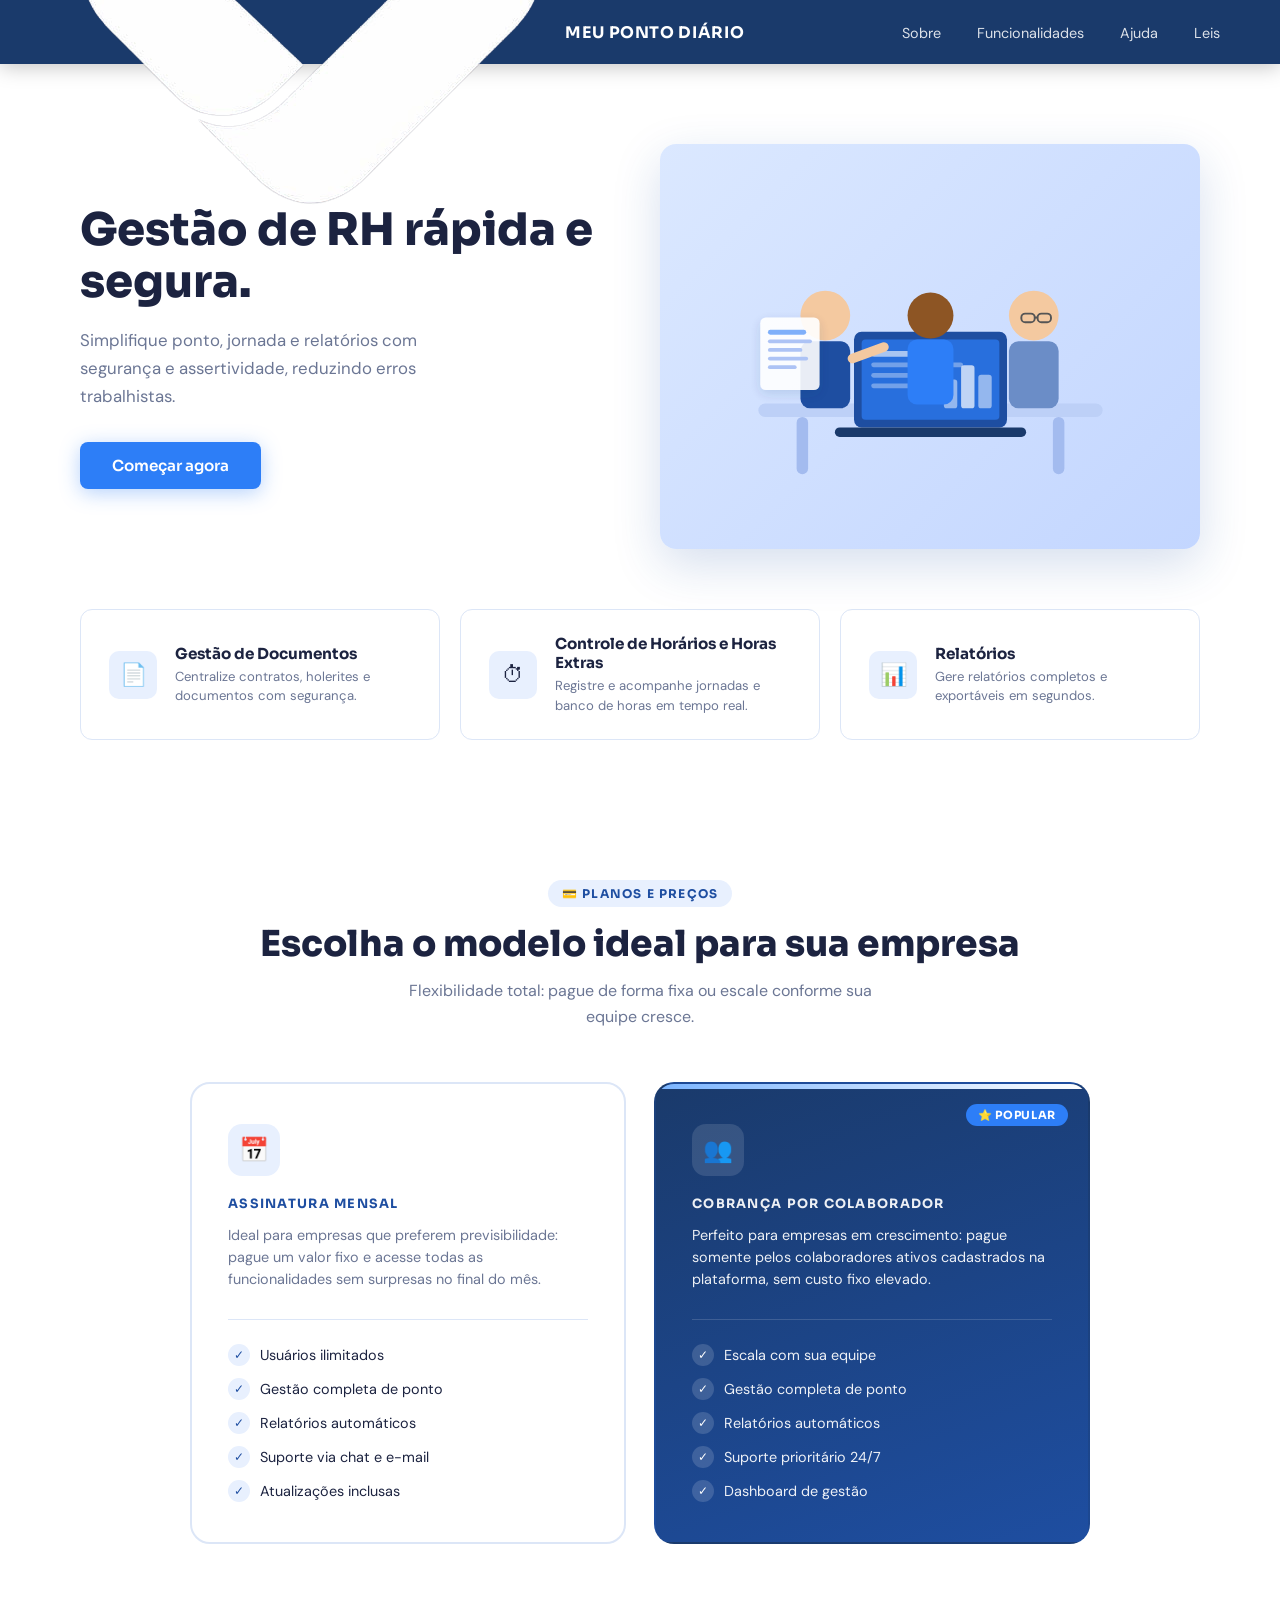
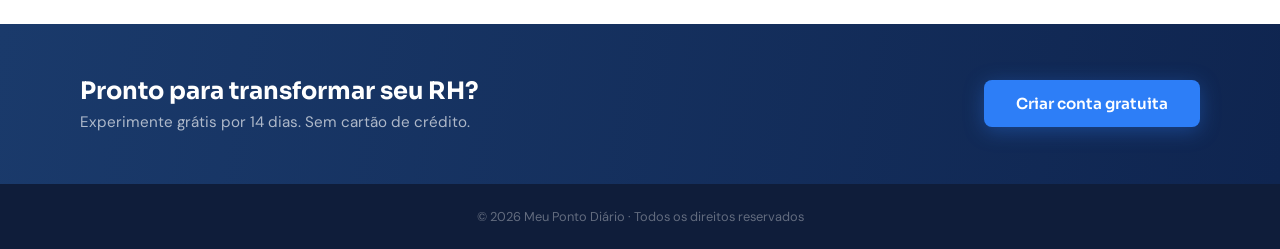
==== index.html @ 79176508 "mudança landing page" ====
<!DOCTYPE html>
<html lang="pt-BR">
<head>
  <meta charset="UTF-8" />
  <meta name="viewport" content="width=device-width, initial-scale=1.0"/>
  <title>Meu Ponto Diário – Gestão de RH</title>
  <link href="https://fonts.googleapis.com/css2?family=Sora:wght@300;400;600;700;800&family=DM+Sans:ital,wght@0,300;0,400;0,500;1,300&display=swap" rel="stylesheet"/>
  <link rel="stylesheet" href="css/style-landing.css">

</head>
<body>
 
<!-- ─── NAV ─────────────────────────────────── -->
<nav>
  <div class="logo">
   <img class="logo-branca me-2" src="img/logo-branca.png">

    Meu Ponto Diário
  </div>
  <ul>
    <li><a href="#">Sobre</a></li>
    <li><a href="#">Funcionalidades</a></li>
    <li><a href="#">Ajuda</a></li>
    <li><a href="#">Leis</a></li>
  </ul>
</nav>
 
<!-- ─── HERO ─────────────────────────────────── -->
<section class="hero">
  <div class="hero-text">
    <h1>Gestão de RH rápida e segura.</h1>
    <p>Simplifique ponto, jornada e relatórios com segurança e assertividade, reduzindo erros trabalhistas.</p>
    <a href="#" class="btn-primary">Começar agora</a>
  </div>
 
  <div class="hero-image">
    <svg viewBox="0 0 480 360" fill="none" xmlns="http://www.w3.org/2000/svg">
      <rect x="60" y="240" width="360" height="14" rx="7" fill="#bdd0f7"/>
      <rect x="100" y="254" width="12" height="60" rx="6" fill="#a3bbef"/>
      <rect x="368" y="254" width="12" height="60" rx="6" fill="#a3bbef"/>
      <rect x="160" y="165" width="160" height="100" rx="8" fill="#1e4ea1"/>
      <rect x="168" y="173" width="144" height="84" rx="4" fill="#2d7ef7" opacity=".7"/>
      <rect x="178" y="185" width="60" height="6" rx="3" fill="white" opacity=".6"/>
      <rect x="178" y="197" width="96" height="5" rx="2.5" fill="white" opacity=".35"/>
      <rect x="178" y="208" width="76" height="5" rx="2.5" fill="white" opacity=".35"/>
      <rect x="178" y="219" width="50" height="5" rx="2.5" fill="white" opacity=".35"/>
      <rect x="254" y="215" width="14" height="30" rx="3" fill="white" opacity=".5"/>
      <rect x="272" y="200" width="14" height="45" rx="3" fill="white" opacity=".7"/>
      <rect x="290" y="210" width="14" height="35" rx="3" fill="white" opacity=".5"/>
      <rect x="140" y="265" width="200" height="10" rx="5" fill="#1a3a6b"/>
      <circle cx="130" cy="148" r="26" fill="#f4c9a0"/>
      <rect x="104" y="175" width="52" height="70" rx="10" fill="#1e4ea1"/>
      <rect x="152" y="190" width="45" height="10" rx="5" fill="#f4c9a0" transform="rotate(-20 152 190)"/>
      <circle cx="240" cy="148" r="24" fill="#8d5524"/>
      <rect x="216" y="173" width="48" height="68" rx="10" fill="#2d7ef7"/>
      <circle cx="348" cy="148" r="26" fill="#f4c9a0"/>
      <rect x="322" y="175" width="52" height="70" rx="10" fill="#6b8dc7"/>
      <rect x="335" y="146" width="14" height="9" rx="4" fill="none" stroke="#555" stroke-width="2"/>
      <rect x="352" y="146" width="14" height="9" rx="4" fill="none" stroke="#555" stroke-width="2"/>
      <line x1="349" y1="150" x2="352" y2="150" stroke="#555" stroke-width="2"/>
      <rect x="62" y="150" width="62" height="76" rx="6" fill="white" opacity=".9" filter="url(#sh)"/>
      <rect x="70" y="163" width="40" height="5" rx="2.5" fill="#2d7ef7" opacity=".6"/>
      <rect x="70" y="173" width="46" height="4" rx="2" fill="#adc3f5"/>
      <rect x="70" y="182" width="36" height="4" rx="2" fill="#adc3f5"/>
      <rect x="70" y="191" width="42" height="4" rx="2" fill="#adc3f5"/>
      <rect x="70" y="200" width="30" height="4" rx="2" fill="#adc3f5"/>
      <defs>
        <filter id="sh" x="-20%" y="-20%" width="140%" height="140%">
          <feDropShadow dx="0" dy="4" stdDeviation="6" flood-color="#1a3a6b" flood-opacity=".15"/>
        </filter>
      </defs>
    </svg>
  </div>
</section>
 
<!-- ─── FEATURE CARDS ─────────────────────────── -->
<section class="features">
  <div class="feature-card">
    <div class="feature-icon">📄</div>
    <div>
      <h3>Gestão de Documentos</h3>
      <p>Centralize contratos, holerites e documentos com segurança.</p>
    </div>
  </div>
  <div class="feature-card">
    <div class="feature-icon">⏱</div>
    <div>
      <h3>Controle de Horários e Horas Extras</h3>
      <p>Registre e acompanhe jornadas e banco de horas em tempo real.</p>
    </div>
  </div>
  <div class="feature-card">
    <div class="feature-icon">📊</div>
    <div>
      <h3>Relatórios</h3>
      <p>Gere relatórios completos e exportáveis em segundos.</p>
    </div>
  </div>
</section>
 
<!-- ─── PRICING ───────────────────────────────── -->
<section class="pricing-section">
  <div class="section-header">
    <div class="tag">💳 Planos e Preços</div>
    <h2>Escolha o modelo ideal para sua empresa</h2>
    <p>Flexibilidade total: pague de forma fixa ou escale conforme sua equipe cresce.</p>
  </div>
 
  <div class="pricing-grid">
 
    <!-- CARD 1: Assinatura Mensal -->
    <div class="pricing-card card-light">
      <div class="plan-icon">📅</div>
      <div class="plan-name">Assinatura Mensal</div>
      <div class="plan-desc">
        Ideal para empresas que preferem previsibilidade: pague um valor fixo e acesse todas as funcionalidades sem surpresas no final do mês.
      </div>
      <hr class="divider"/>
      <ul class="check-list">
        <li class="check-item"><span class="check-icon">✓</span> Usuários ilimitados</li>
        <li class="check-item"><span class="check-icon">✓</span> Gestão completa de ponto</li>
        <li class="check-item"><span class="check-icon">✓</span> Relatórios automáticos</li>
        <li class="check-item"><span class="check-icon">✓</span> Suporte via chat e e-mail</li>
        <li class="check-item"><span class="check-icon">✓</span> Atualizações inclusas</li>
      </ul>
    </div>
 
    <!-- CARD 2: Cobrança por Colaborador -->
    <div class="pricing-card card-dark featured">
      <div class="badge">⭐ Popular</div>
      <div class="plan-icon">👥</div>
      <div class="plan-name">Cobrança por Colaborador</div>
      <div class="plan-desc">
        Perfeito para empresas em crescimento: pague somente pelos colaboradores ativos cadastrados na plataforma, sem custo fixo elevado.
      </div>
      <hr class="divider"/>
      <ul class="check-list">
        <li class="check-item"><span class="check-icon">✓</span> Escala com sua equipe</li>
        <li class="check-item"><span class="check-icon">✓</span> Gestão completa de ponto</li>
        <li class="check-item"><span class="check-icon">✓</span> Relatórios automáticos</li>
        <li class="check-item"><span class="check-icon">✓</span> Suporte prioritário 24/7</li>
        <li class="check-item"><span class="check-icon">✓</span> Dashboard de gestão</li>
      </ul>
    </div>
 
  </div>
</section>
 

<div class="footer-band">
  <div>
    <h3>Pronto para transformar seu RH?</h3>
    <p>Experimente grátis por 14 dias. Sem cartão de crédito.</p>
  </div>
  <a href="#" class="btn-primary" style="white-space:nowrap">Criar conta gratuita</a>
</div>
 
<footer>
  © 2026 Meu Ponto Diário · Todos os direitos reservados
</footer>
 
</body>
</html>
---- css/style-landing.css ----
*, *::before, *::after { box-sizing: border-box; margin: 0; padding: 0; }
 
:root {
  --navy:   #1a3a6b;
  --blue:   #1e4ea1;
  --accent: #2d7ef7;
  --light:  #e8f0fe;
  --white:  #ffffff;
  --gray:   #f4f6fb;
  --text:   #1c2340;
  --muted:  #6b7694;
}
 
html { scroll-behavior: smooth; }
 
body {
  font-family: 'DM Sans', sans-serif;
  color: var(--text);
  background: var(--white);
  overflow-x: hidden;
}
 
/* ─── NAV ─────────────────────────────────────── */
nav {
  background: var(--navy);
  display: flex;
  align-items: center;
  justify-content: space-between;
  padding: 0 60px;
  height: 64px;
  position: sticky;
  top: 0;
  z-index: 100;
  box-shadow: 0 2px 20px rgba(0,0,0,.25);
}
 
.logo {
  display: flex;
  align-items: center;
  gap: 10px;
  color: var(--white);
  font-family: 'Sora', sans-serif;
  font-weight: 700;
  font-size: 1rem;
  letter-spacing: .04em;
  text-transform: uppercase;
}
 
.logo-icon {
  width: 36px; height: 36px;
  background: var(--accent);
  border-radius: 50%;
  display: flex; align-items: center; justify-content: center;
  font-size: 18px;
}
 
nav ul {
  list-style: none;
  display: flex;
  gap: 36px;
}
 
nav ul a {
  color: rgba(255,255,255,.85);
  text-decoration: none;
  font-size: .9rem;
  font-weight: 400;
  transition: color .2s;
}
 
nav ul a:hover { color: var(--white); }
 
/* ─── HERO ─────────────────────────────────────── */
.hero {
  display: grid;
  grid-template-columns: 1fr 1fr;
  align-items: center;
  gap: 40px;
  padding: 80px 80px 60px;
  background: var(--white);
  min-height: 520px;
}
 
.hero-text { animation: fadeUp .7s ease both; }
 
@keyframes fadeUp {
  from { opacity: 0; transform: translateY(28px); }
  to   { opacity: 1; transform: translateY(0); }
}
 
.hero-text h1 {
  font-family: 'Sora', sans-serif;
  font-size: clamp(2rem, 3.5vw, 3rem);
  font-weight: 800;
  line-height: 1.18;
  color: var(--text);
  margin-bottom: 18px;
}
 
.hero-text p {
  font-size: 1.05rem;
  color: var(--muted);
  line-height: 1.65;
  max-width: 420px;
  margin-bottom: 32px;
}
 
.btn-primary {
  display: inline-block;
  background: var(--accent);
  color: var(--white);
  font-family: 'Sora', sans-serif;
  font-weight: 600;
  font-size: .95rem;
  padding: 14px 32px;
  border-radius: 8px;
  text-decoration: none;
  border: none;
  cursor: pointer;
  transition: background .25s, transform .2s, box-shadow .25s;
  box-shadow: 0 4px 20px rgba(45,126,247,.35);
}
 
.btn-primary:hover {
  background: #1a63d4;
  transform: translateY(-2px);
  box-shadow: 0 8px 28px rgba(45,126,247,.45);
}
 
.hero-image {
  animation: fadeUp .7s .15s ease both;
  border-radius: 16px;
  overflow: hidden;
  box-shadow: 0 16px 48px rgba(30,78,161,.18);
  aspect-ratio: 4/3;
  background: linear-gradient(135deg, #dbe8ff 0%, #c3d6ff 100%);
  display: flex; align-items: center; justify-content: center;
}
 
.hero-image svg { width: 85%; height: 85%; }
 
/* ─── FEATURES ─────────────────────────────────── */
.features {
  display: grid;
  grid-template-columns: repeat(3, 1fr);
  gap: 20px;
  padding: 0 80px 60px;
}
 
.feature-card {
  border: 1.5px solid #dce6f7;
  border-radius: 12px;
  padding: 24px 28px;
  display: flex;
  align-items: center;
  gap: 18px;
  background: var(--white);
  transition: box-shadow .25s, transform .25s, border-color .25s;
}
 
.feature-card:hover {
  box-shadow: 0 8px 32px rgba(30,78,161,.12);
  transform: translateY(-4px);
  border-color: var(--accent);
}
 
.feature-icon {
  width: 48px; height: 48px; flex-shrink: 0;
  background: var(--light);
  border-radius: 10px;
  display: flex; align-items: center; justify-content: center;
  font-size: 22px;
}
 
.feature-card h3 {
  font-family: 'Sora', sans-serif;
  font-size: .95rem;
  font-weight: 700;
  color: var(--text);
}
 
.feature-card p {
  font-size: .82rem;
  color: var(--muted);
  margin-top: 4px;
  line-height: 1.5;
}
 
/* ─── PRICING ──────────────────────────────────── */
.pricing-section {
  padding: 80px 80px;
  background: var(--white);
}
 
.section-header {
  text-align: center;
  margin-bottom: 52px;
}
 
.section-header .tag {
  display: inline-block;
  background: var(--light);
  color: var(--blue);
  font-family: 'Sora', sans-serif;
  font-size: .75rem;
  font-weight: 700;
  letter-spacing: .1em;
  text-transform: uppercase;
  padding: 6px 14px;
  border-radius: 20px;
  margin-bottom: 14px;
}
 
.section-header h2 {
  font-family: 'Sora', sans-serif;
  font-size: clamp(1.6rem, 2.8vw, 2.4rem);
  font-weight: 800;
  color: var(--text);
  margin-bottom: 12px;
}
 
.section-header p {
  color: var(--muted);
  font-size: 1rem;
  max-width: 500px;
  margin: 0 auto;
  line-height: 1.6;
}
 
.pricing-grid {
  display: grid;
  grid-template-columns: 1fr 1fr;
  gap: 28px;
  max-width: 900px;
  margin: 0 auto;
}
 
/* ── card base ── */
.pricing-card {
  border: 2px solid #dce6f7;
  border-radius: 20px;
  padding: 40px 36px;
  background: var(--white);
  position: relative;
  overflow: hidden;
  cursor: default;
  transition:
    transform .35s cubic-bezier(.22,.68,0,1.2),
    box-shadow .35s ease,
    border-color .3s ease;
}
 
.pricing-card::before {
  content: '';
  position: absolute;
  top: 0; left: 0; right: 0;
  height: 5px;
  background: linear-gradient(90deg, var(--blue), var(--accent));
  opacity: 0;
  transition: opacity .3s;
}
 
.pricing-card:hover {
  transform: translateY(-10px) scale(1.02);
  box-shadow: 0 24px 60px rgba(30,78,161,.18);
  border-color: var(--accent);
}
 
.pricing-card:hover::before { opacity: 1; }
 
/* featured card */
.pricing-card.featured {
  background: linear-gradient(160deg, var(--navy) 0%, var(--blue) 100%);
  border-color: transparent;
  color: var(--white);
}
 
.pricing-card.featured::before {
  opacity: 1;
  background: linear-gradient(90deg, #7ab4ff, var(--white));
}
 
.pricing-card.featured .plan-name,
.pricing-card.featured .plan-desc,
.pricing-card.featured .check-item { color: rgba(255,255,255,.92); }
 
.pricing-card.featured .plan-period { color: rgba(255,255,255,.65); }
.pricing-card.featured .check-icon  { background: rgba(255,255,255,.15); color: var(--white); }
 
.pricing-card.featured:hover {
  box-shadow: 0 28px 64px rgba(30,78,161,.4);
  border-color: rgba(255,255,255,.2);
}
 
.badge {
  position: absolute;
  top: 20px; right: 20px;
  background: var(--accent);
  color: var(--white);
  font-family: 'Sora', sans-serif;
  font-size: .7rem;
  font-weight: 700;
  letter-spacing: .06em;
  text-transform: uppercase;
  padding: 4px 12px;
  border-radius: 20px;
}
 
.plan-icon {
  width: 52px; height: 52px;
  border-radius: 14px;
  display: flex; align-items: center; justify-content: center;
  font-size: 24px;
  margin-bottom: 20px;
}
 
.card-light .plan-icon { background: var(--light); }
.card-dark  .plan-icon { background: rgba(255,255,255,.12); }
 
.plan-name {
  font-family: 'Sora', sans-serif;
  font-size: .8rem;
  font-weight: 700;
  letter-spacing: .1em;
  text-transform: uppercase;
  color: var(--blue);
  margin-bottom: 12px;
}
 
.plan-desc {
  font-size: .9rem;
  color: var(--muted);
  line-height: 1.55;
  margin-bottom: 28px;
}
 
.divider {
  height: 1px;
  background: #dce6f7;
  margin-bottom: 24px;
  border: none;
}
 
.featured .divider { background: rgba(255,255,255,.15); }
 
.check-list {
  list-style: none;
  display: flex;
  flex-direction: column;
  gap: 12px;
}
 
.check-item {
  display: flex;
  align-items: center;
  gap: 10px;
  font-size: .9rem;
  color: var(--text);
}
 
.check-icon {
  width: 22px; height: 22px;
  border-radius: 50%;
  background: var(--light);
  display: flex; align-items: center; justify-content: center;
  font-size: 12px;
  color: var(--blue);
  flex-shrink: 0;
}
 
/* ─── FOOTER BAND ──────────────────────────────── */
.footer-band {
  background: linear-gradient(100deg, var(--navy) 0%, #0f2550 100%);
  padding: 52px 80px;
  display: flex;
  align-items: center;
  justify-content: space-between;
  gap: 24px;
}
 
.footer-band h3 {
  font-family: 'Sora', sans-serif;
  font-size: 1.5rem;
  font-weight: 700;
  color: var(--white);
}
 
.footer-band p {
  color: rgba(255,255,255,.65);
  font-size: .95rem;
  margin-top: 6px;
}
 
footer {
  background: #0f1d3a;
  padding: 24px 80px;
  text-align: center;
  color: rgba(255,255,255,.35);
  font-size: .8rem;
}
 
/* ─── RESPONSIVE ────────────────────────────────── */
@media (max-width: 768px) {
  nav { padding: 0 24px; }
  nav ul { gap: 16px; }
  .hero { grid-template-columns: 1fr; padding: 40px 24px; }
  .hero-image { display: none; }
  .features { grid-template-columns: 1fr; padding: 0 24px 40px; }
  .pricing-section { padding: 60px 24px; }
  .pricing-grid { grid-template-columns: 1fr; }
  .footer-band { flex-direction: column; text-align: center; padding: 40px 24px; }
  footer { padding: 20px 24px; }
}
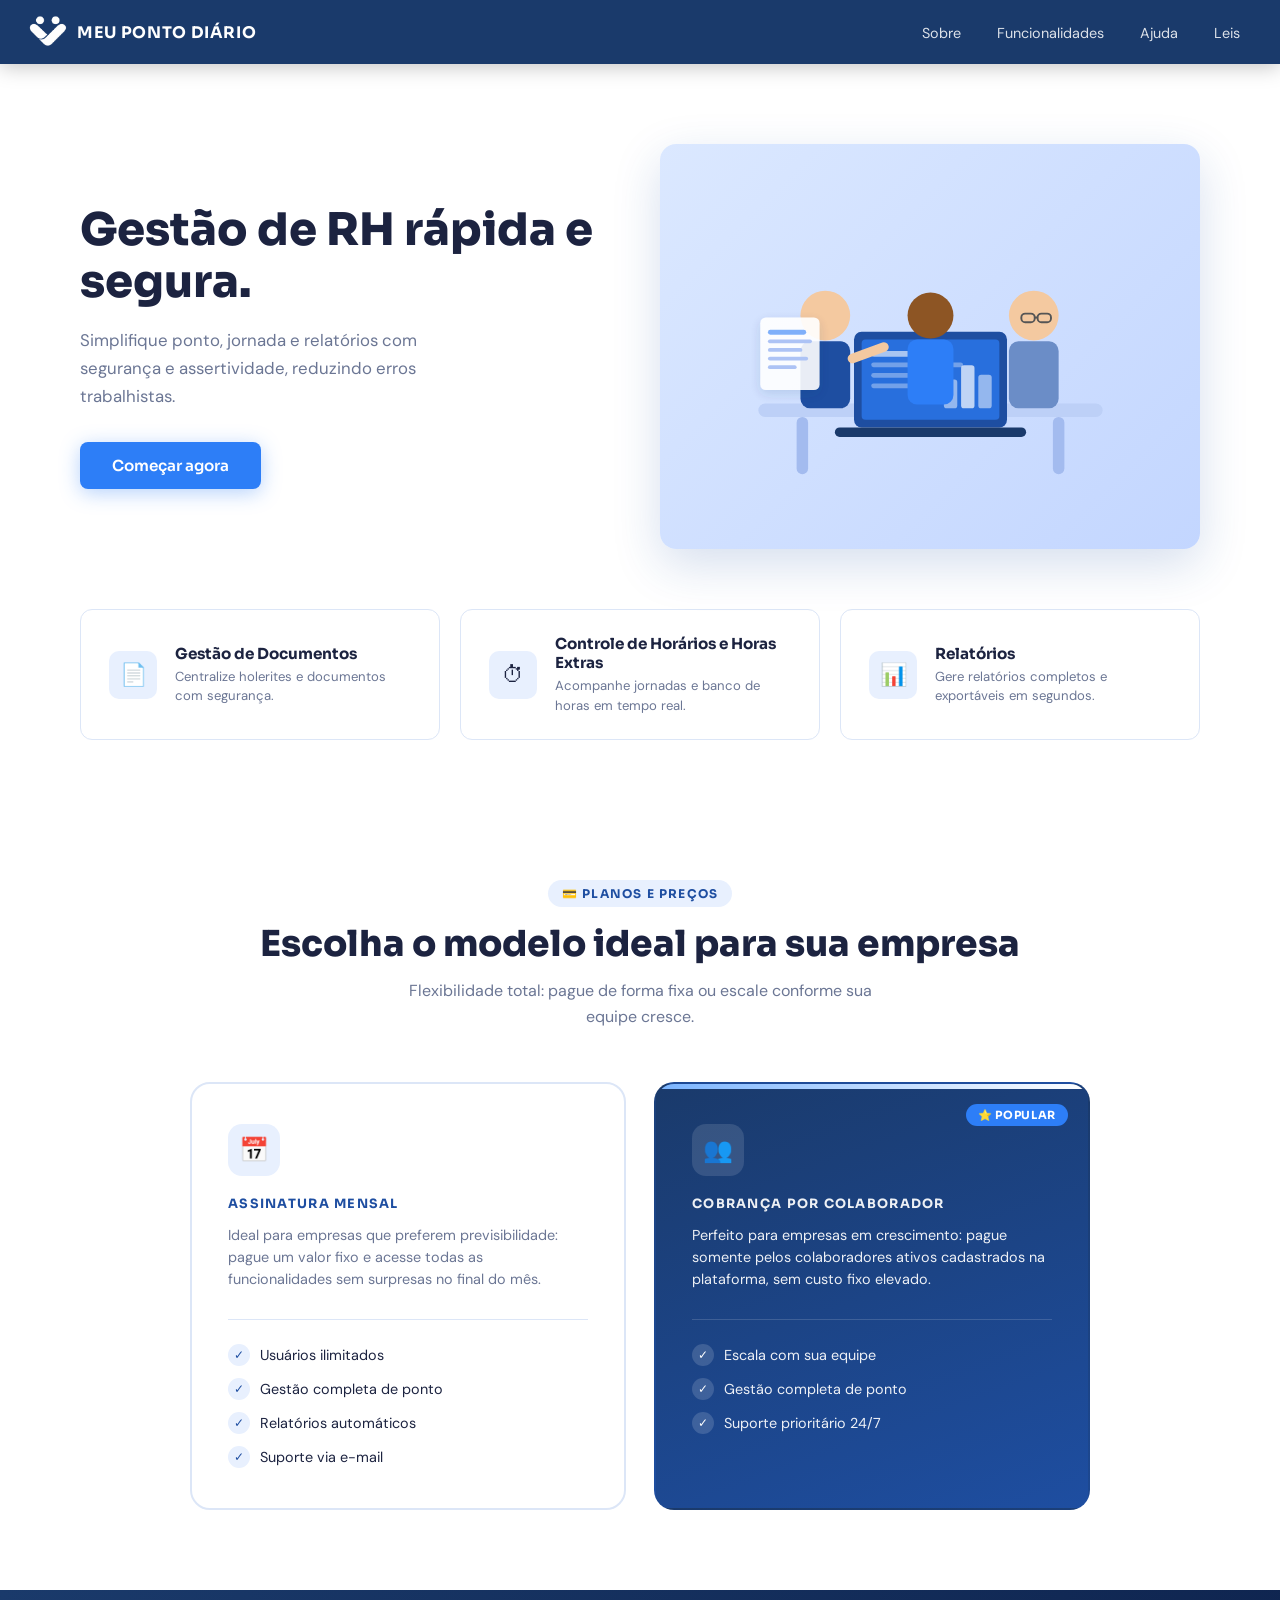
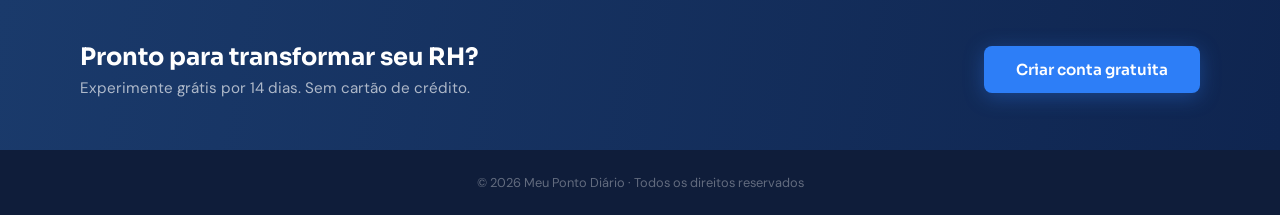
==== commit c073494c: "atualização" ====
--- a/index.html
+++ b/index.html
@@ -79,14 +79,14 @@
     <div class="feature-icon">📄</div>
     <div>
       <h3>Gestão de Documentos</h3>
-      <p>Centralize contratos, holerites e documentos com segurança.</p>
+      <p>Centralize holerites e documentos com segurança.</p>
     </div>
   </div>
   <div class="feature-card">
     <div class="feature-icon">⏱</div>
     <div>
       <h3>Controle de Horários e Horas Extras</h3>
-      <p>Registre e acompanhe jornadas e banco de horas em tempo real.</p>
+      <p>Acompanhe jornadas e banco de horas em tempo real.</p>
     </div>
   </div>
   <div class="feature-card">
@@ -120,8 +120,7 @@
         <li class="check-item"><span class="check-icon">✓</span> Usuários ilimitados</li>
         <li class="check-item"><span class="check-icon">✓</span> Gestão completa de ponto</li>
         <li class="check-item"><span class="check-icon">✓</span> Relatórios automáticos</li>
-        <li class="check-item"><span class="check-icon">✓</span> Suporte via chat e e-mail</li>
-        <li class="check-item"><span class="check-icon">✓</span> Atualizações inclusas</li>
+        <li class="check-item"><span class="check-icon">✓</span> Suporte via e-mail</li>
       </ul>
     </div>
  
@@ -137,9 +136,7 @@
       <ul class="check-list">
         <li class="check-item"><span class="check-icon">✓</span> Escala com sua equipe</li>
         <li class="check-item"><span class="check-icon">✓</span> Gestão completa de ponto</li>
-        <li class="check-item"><span class="check-icon">✓</span> Relatórios automáticos</li>
         <li class="check-item"><span class="check-icon">✓</span> Suporte prioritário 24/7</li>
-        <li class="check-item"><span class="check-icon">✓</span> Dashboard de gestão</li>
       </ul>
     </div>
  
--- a/css/style-landing.css
+++ b/css/style-landing.css
@@ -1,5 +1,5 @@
 *, *::before, *::after { box-sizing: border-box; margin: 0; padding: 0; }
- 
+
 :root {
   --navy:   #1a3a6b;
   --blue:   #1e4ea1;
@@ -10,30 +10,30 @@
   --text:   #1c2340;
   --muted:  #6b7694;
 }
- 
+
 html { scroll-behavior: smooth; }
- 
+
 body {
   font-family: 'DM Sans', sans-serif;
   color: var(--text);
   background: var(--white);
   overflow-x: hidden;
 }
- 
+
 /* ─── NAV ─────────────────────────────────────── */
 nav {
   background: var(--navy);
   display: flex;
   align-items: center;
   justify-content: space-between;
-  padding: 0 60px;
+  padding: 0 40px 0 28px;
   height: 64px;
   position: sticky;
   top: 0;
   z-index: 100;
   box-shadow: 0 2px 20px rgba(0,0,0,.25);
 }
- 
+
 .logo {
   display: flex;
   align-items: center;
@@ -45,21 +45,35 @@
   letter-spacing: .04em;
   text-transform: uppercase;
 }
- 
+
 .logo-icon {
-  width: 36px; height: 36px;
+  width: 32px;
+  height: 32px;
+  min-width: 32px;
   background: var(--accent);
   border-radius: 50%;
-  display: flex; align-items: center; justify-content: center;
-  font-size: 18px;
-}
- 
+  display: flex;
+  align-items: center;
+  justify-content: center;
+  font-size: 14px;
+  line-height: 1;
+  overflow: hidden;
+}
+
+/* logo image from file */
+.logo-branca {
+  height: 36px;
+  width: auto;
+  object-fit: contain;
+  display: block;
+}
+
 nav ul {
   list-style: none;
   display: flex;
   gap: 36px;
 }
- 
+
 nav ul a {
   color: rgba(255,255,255,.85);
   text-decoration: none;
@@ -67,9 +81,9 @@
   font-weight: 400;
   transition: color .2s;
 }
- 
+
 nav ul a:hover { color: var(--white); }
- 
+
 /* ─── HERO ─────────────────────────────────────── */
 .hero {
   display: grid;
@@ -80,14 +94,14 @@
   background: var(--white);
   min-height: 520px;
 }
- 
+
 .hero-text { animation: fadeUp .7s ease both; }
- 
+
 @keyframes fadeUp {
   from { opacity: 0; transform: translateY(28px); }
   to   { opacity: 1; transform: translateY(0); }
 }
- 
+
 .hero-text h1 {
   font-family: 'Sora', sans-serif;
   font-size: clamp(2rem, 3.5vw, 3rem);
@@ -96,7 +110,7 @@
   color: var(--text);
   margin-bottom: 18px;
 }
- 
+
 .hero-text p {
   font-size: 1.05rem;
   color: var(--muted);
@@ -104,7 +118,7 @@
   max-width: 420px;
   margin-bottom: 32px;
 }
- 
+
 .btn-primary {
   display: inline-block;
   background: var(--accent);
@@ -120,13 +134,13 @@
   transition: background .25s, transform .2s, box-shadow .25s;
   box-shadow: 0 4px 20px rgba(45,126,247,.35);
 }
- 
+
 .btn-primary:hover {
   background: #1a63d4;
   transform: translateY(-2px);
   box-shadow: 0 8px 28px rgba(45,126,247,.45);
 }
- 
+
 .hero-image {
   animation: fadeUp .7s .15s ease both;
   border-radius: 16px;
@@ -136,9 +150,9 @@
   background: linear-gradient(135deg, #dbe8ff 0%, #c3d6ff 100%);
   display: flex; align-items: center; justify-content: center;
 }
- 
+
 .hero-image svg { width: 85%; height: 85%; }
- 
+
 /* ─── FEATURES ─────────────────────────────────── */
 .features {
   display: grid;
@@ -146,7 +160,7 @@
   gap: 20px;
   padding: 0 80px 60px;
 }
- 
+
 .feature-card {
   border: 1.5px solid #dce6f7;
   border-radius: 12px;
@@ -157,13 +171,13 @@
   background: var(--white);
   transition: box-shadow .25s, transform .25s, border-color .25s;
 }
- 
+
 .feature-card:hover {
   box-shadow: 0 8px 32px rgba(30,78,161,.12);
   transform: translateY(-4px);
   border-color: var(--accent);
 }
- 
+
 .feature-icon {
   width: 48px; height: 48px; flex-shrink: 0;
   background: var(--light);
@@ -171,32 +185,32 @@
   display: flex; align-items: center; justify-content: center;
   font-size: 22px;
 }
- 
+
 .feature-card h3 {
   font-family: 'Sora', sans-serif;
   font-size: .95rem;
   font-weight: 700;
   color: var(--text);
 }
- 
+
 .feature-card p {
   font-size: .82rem;
   color: var(--muted);
   margin-top: 4px;
   line-height: 1.5;
 }
- 
+
 /* ─── PRICING ──────────────────────────────────── */
 .pricing-section {
   padding: 80px 80px;
   background: var(--white);
 }
- 
+
 .section-header {
   text-align: center;
   margin-bottom: 52px;
 }
- 
+
 .section-header .tag {
   display: inline-block;
   background: var(--light);
@@ -210,7 +224,7 @@
   border-radius: 20px;
   margin-bottom: 14px;
 }
- 
+
 .section-header h2 {
   font-family: 'Sora', sans-serif;
   font-size: clamp(1.6rem, 2.8vw, 2.4rem);
@@ -218,7 +232,7 @@
   color: var(--text);
   margin-bottom: 12px;
 }
- 
+
 .section-header p {
   color: var(--muted);
   font-size: 1rem;
@@ -226,7 +240,7 @@
   margin: 0 auto;
   line-height: 1.6;
 }
- 
+
 .pricing-grid {
   display: grid;
   grid-template-columns: 1fr 1fr;
@@ -234,7 +248,7 @@
   max-width: 900px;
   margin: 0 auto;
 }
- 
+
 /* ── card base ── */
 .pricing-card {
   border: 2px solid #dce6f7;
@@ -249,7 +263,7 @@
     box-shadow .35s ease,
     border-color .3s ease;
 }
- 
+
 .pricing-card::before {
   content: '';
   position: absolute;
@@ -259,39 +273,39 @@
   opacity: 0;
   transition: opacity .3s;
 }
- 
+
 .pricing-card:hover {
   transform: translateY(-10px) scale(1.02);
   box-shadow: 0 24px 60px rgba(30,78,161,.18);
   border-color: var(--accent);
 }
- 
+
 .pricing-card:hover::before { opacity: 1; }
- 
+
 /* featured card */
 .pricing-card.featured {
   background: linear-gradient(160deg, var(--navy) 0%, var(--blue) 100%);
   border-color: transparent;
   color: var(--white);
 }
- 
+
 .pricing-card.featured::before {
   opacity: 1;
   background: linear-gradient(90deg, #7ab4ff, var(--white));
 }
- 
+
 .pricing-card.featured .plan-name,
 .pricing-card.featured .plan-desc,
 .pricing-card.featured .check-item { color: rgba(255,255,255,.92); }
- 
+
 .pricing-card.featured .plan-period { color: rgba(255,255,255,.65); }
 .pricing-card.featured .check-icon  { background: rgba(255,255,255,.15); color: var(--white); }
- 
+
 .pricing-card.featured:hover {
   box-shadow: 0 28px 64px rgba(30,78,161,.4);
   border-color: rgba(255,255,255,.2);
 }
- 
+
 .badge {
   position: absolute;
   top: 20px; right: 20px;
@@ -305,7 +319,7 @@
   padding: 4px 12px;
   border-radius: 20px;
 }
- 
+
 .plan-icon {
   width: 52px; height: 52px;
   border-radius: 14px;
@@ -313,10 +327,10 @@
   font-size: 24px;
   margin-bottom: 20px;
 }
- 
+
 .card-light .plan-icon { background: var(--light); }
 .card-dark  .plan-icon { background: rgba(255,255,255,.12); }
- 
+
 .plan-name {
   font-family: 'Sora', sans-serif;
   font-size: .8rem;
@@ -326,30 +340,30 @@
   color: var(--blue);
   margin-bottom: 12px;
 }
- 
+
 .plan-desc {
   font-size: .9rem;
   color: var(--muted);
   line-height: 1.55;
   margin-bottom: 28px;
 }
- 
+
 .divider {
   height: 1px;
   background: #dce6f7;
   margin-bottom: 24px;
   border: none;
 }
- 
+
 .featured .divider { background: rgba(255,255,255,.15); }
- 
+
 .check-list {
   list-style: none;
   display: flex;
   flex-direction: column;
   gap: 12px;
 }
- 
+
 .check-item {
   display: flex;
   align-items: center;
@@ -357,7 +371,7 @@
   font-size: .9rem;
   color: var(--text);
 }
- 
+
 .check-icon {
   width: 22px; height: 22px;
   border-radius: 50%;
@@ -367,7 +381,7 @@
   color: var(--blue);
   flex-shrink: 0;
 }
- 
+
 /* ─── FOOTER BAND ──────────────────────────────── */
 .footer-band {
   background: linear-gradient(100deg, var(--navy) 0%, #0f2550 100%);
@@ -377,20 +391,20 @@
   justify-content: space-between;
   gap: 24px;
 }
- 
+
 .footer-band h3 {
   font-family: 'Sora', sans-serif;
   font-size: 1.5rem;
   font-weight: 700;
   color: var(--white);
 }
- 
+
 .footer-band p {
   color: rgba(255,255,255,.65);
   font-size: .95rem;
   margin-top: 6px;
 }
- 
+
 footer {
   background: #0f1d3a;
   padding: 24px 80px;
@@ -398,7 +412,7 @@
   color: rgba(255,255,255,.35);
   font-size: .8rem;
 }
- 
+
 /* ─── RESPONSIVE ────────────────────────────────── */
 @media (max-width: 768px) {
   nav { padding: 0 24px; }
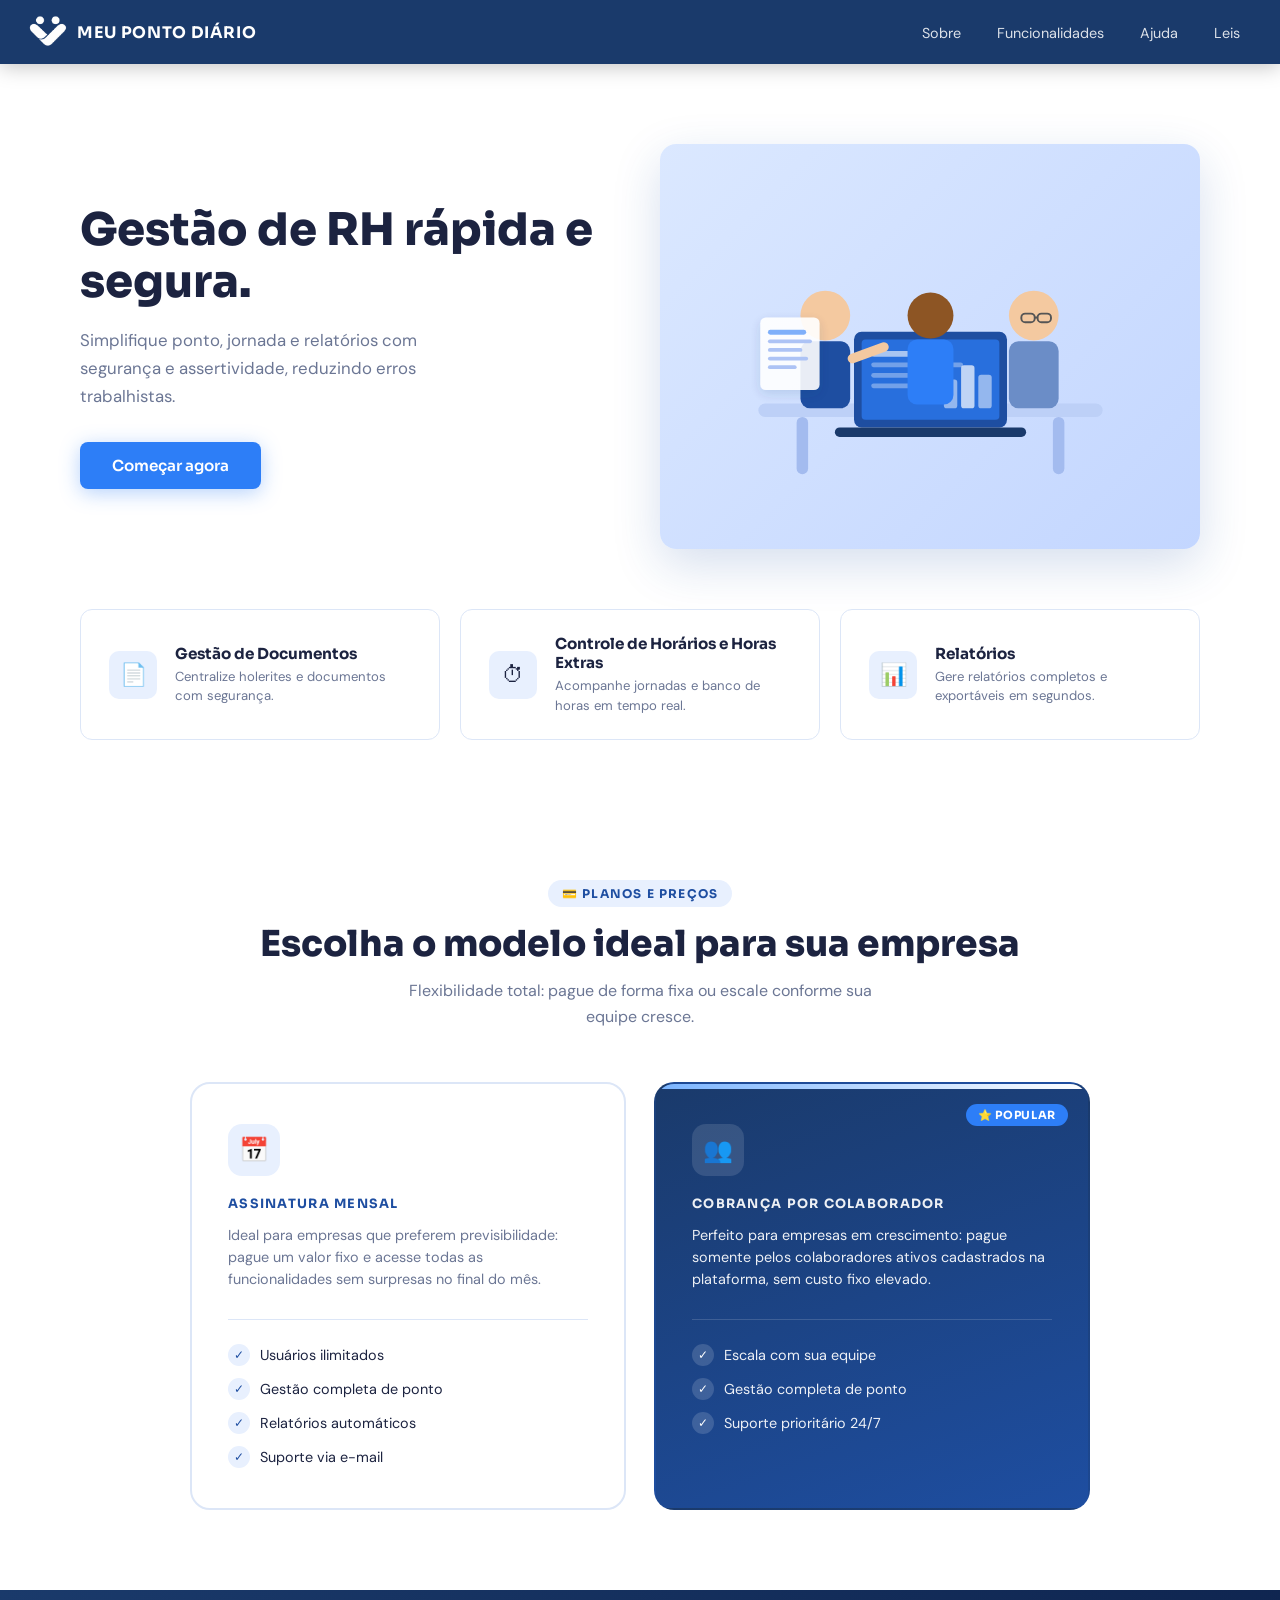
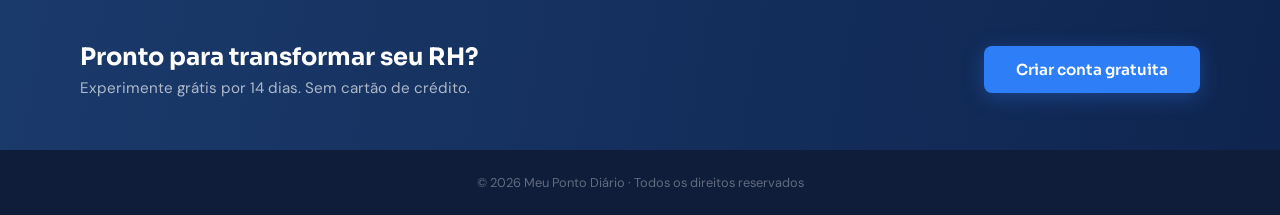
==== commit 53737c04: "conteudo aparece quando rola" ====
--- a/index.html
+++ b/index.html
@@ -1,160 +1,313 @@
-<!DOCTYPE html>
+<script src="js/js.js"></script>
+<!doctype html>
 <html lang="pt-BR">
-<head>
-  <meta charset="UTF-8" />
-  <meta name="viewport" content="width=device-width, initial-scale=1.0"/>
-  <title>Meu Ponto Diário – Gestão de RH</title>
-  <link href="https://fonts.googleapis.com/css2?family=Sora:wght@300;400;600;700;800&family=DM+Sans:ital,wght@0,300;0,400;0,500;1,300&display=swap" rel="stylesheet"/>
-  <link rel="stylesheet" href="css/style-landing.css">
-
-</head>
-<body>
- 
-<!-- ─── NAV ─────────────────────────────────── -->
-<nav>
-  <div class="logo">
-   <img class="logo-branca me-2" src="img/logo-branca.png">
-
-    Meu Ponto Diário
-  </div>
-  <ul>
-    <li><a href="#">Sobre</a></li>
-    <li><a href="#">Funcionalidades</a></li>
-    <li><a href="#">Ajuda</a></li>
-    <li><a href="#">Leis</a></li>
-  </ul>
-</nav>
- 
-<!-- ─── HERO ─────────────────────────────────── -->
-<section class="hero">
-  <div class="hero-text">
-    <h1>Gestão de RH rápida e segura.</h1>
-    <p>Simplifique ponto, jornada e relatórios com segurança e assertividade, reduzindo erros trabalhistas.</p>
-    <a href="#" class="btn-primary">Começar agora</a>
-  </div>
- 
-  <div class="hero-image">
-    <svg viewBox="0 0 480 360" fill="none" xmlns="http://www.w3.org/2000/svg">
-      <rect x="60" y="240" width="360" height="14" rx="7" fill="#bdd0f7"/>
-      <rect x="100" y="254" width="12" height="60" rx="6" fill="#a3bbef"/>
-      <rect x="368" y="254" width="12" height="60" rx="6" fill="#a3bbef"/>
-      <rect x="160" y="165" width="160" height="100" rx="8" fill="#1e4ea1"/>
-      <rect x="168" y="173" width="144" height="84" rx="4" fill="#2d7ef7" opacity=".7"/>
-      <rect x="178" y="185" width="60" height="6" rx="3" fill="white" opacity=".6"/>
-      <rect x="178" y="197" width="96" height="5" rx="2.5" fill="white" opacity=".35"/>
-      <rect x="178" y="208" width="76" height="5" rx="2.5" fill="white" opacity=".35"/>
-      <rect x="178" y="219" width="50" height="5" rx="2.5" fill="white" opacity=".35"/>
-      <rect x="254" y="215" width="14" height="30" rx="3" fill="white" opacity=".5"/>
-      <rect x="272" y="200" width="14" height="45" rx="3" fill="white" opacity=".7"/>
-      <rect x="290" y="210" width="14" height="35" rx="3" fill="white" opacity=".5"/>
-      <rect x="140" y="265" width="200" height="10" rx="5" fill="#1a3a6b"/>
-      <circle cx="130" cy="148" r="26" fill="#f4c9a0"/>
-      <rect x="104" y="175" width="52" height="70" rx="10" fill="#1e4ea1"/>
-      <rect x="152" y="190" width="45" height="10" rx="5" fill="#f4c9a0" transform="rotate(-20 152 190)"/>
-      <circle cx="240" cy="148" r="24" fill="#8d5524"/>
-      <rect x="216" y="173" width="48" height="68" rx="10" fill="#2d7ef7"/>
-      <circle cx="348" cy="148" r="26" fill="#f4c9a0"/>
-      <rect x="322" y="175" width="52" height="70" rx="10" fill="#6b8dc7"/>
-      <rect x="335" y="146" width="14" height="9" rx="4" fill="none" stroke="#555" stroke-width="2"/>
-      <rect x="352" y="146" width="14" height="9" rx="4" fill="none" stroke="#555" stroke-width="2"/>
-      <line x1="349" y1="150" x2="352" y2="150" stroke="#555" stroke-width="2"/>
-      <rect x="62" y="150" width="62" height="76" rx="6" fill="white" opacity=".9" filter="url(#sh)"/>
-      <rect x="70" y="163" width="40" height="5" rx="2.5" fill="#2d7ef7" opacity=".6"/>
-      <rect x="70" y="173" width="46" height="4" rx="2" fill="#adc3f5"/>
-      <rect x="70" y="182" width="36" height="4" rx="2" fill="#adc3f5"/>
-      <rect x="70" y="191" width="42" height="4" rx="2" fill="#adc3f5"/>
-      <rect x="70" y="200" width="30" height="4" rx="2" fill="#adc3f5"/>
-      <defs>
-        <filter id="sh" x="-20%" y="-20%" width="140%" height="140%">
-          <feDropShadow dx="0" dy="4" stdDeviation="6" flood-color="#1a3a6b" flood-opacity=".15"/>
-        </filter>
-      </defs>
-    </svg>
-  </div>
-</section>
- 
-<!-- ─── FEATURE CARDS ─────────────────────────── -->
-<section class="features">
-  <div class="feature-card">
-    <div class="feature-icon">📄</div>
-    <div>
-      <h3>Gestão de Documentos</h3>
-      <p>Centralize holerites e documentos com segurança.</p>
+  <head>
+    <meta charset="UTF-8" />
+    <meta name="viewport" content="width=device-width, initial-scale=1.0" />
+    <title>Meu Ponto Diário – Gestão de RH</title>
+    <link
+      href="https://fonts.googleapis.com/css2?family=Sora:wght@300;400;600;700;800&family=DM+Sans:ital,wght@0,300;0,400;0,500;1,300&display=swap"
+      rel="stylesheet"
+    />
+    <link rel="stylesheet" href="css/style-landing.css" />
+  </head>
+  <body>
+    <!-- ─── NAV ─────────────────────────────────── -->
+    <nav>
+      <div class="logo">
+        <img class="logo-branca me-2" src="img/logo-branca.png" />
+
+        Meu Ponto Diário
+      </div>
+      <ul>
+        <li><a href="#">Sobre</a></li>
+        <li><a href="#">Funcionalidades</a></li>
+        <li><a href="#">Ajuda</a></li>
+        <li><a href="#">Leis</a></li>
+      </ul>
+    </nav>
+
+    <!-- ─── HERO ─────────────────────────────────── -->
+    <section class="hero">
+      <div class="hero-text">
+        <h1>Gestão de RH rápida e segura.</h1>
+        <p>
+          Simplifique ponto, jornada e relatórios com segurança e assertividade,
+          reduzindo erros trabalhistas.
+        </p>
+        <a href="login.html" class="btn-primary">Começar agora</a>
+      </div>
+
+      <div class="hero-image">
+        <svg
+          viewBox="0 0 480 360"
+          fill="none"
+          xmlns="http://www.w3.org/2000/svg"
+        >
+          <rect x="60" y="240" width="360" height="14" rx="7" fill="#bdd0f7" />
+          <rect x="100" y="254" width="12" height="60" rx="6" fill="#a3bbef" />
+          <rect x="368" y="254" width="12" height="60" rx="6" fill="#a3bbef" />
+          <rect
+            x="160"
+            y="165"
+            width="160"
+            height="100"
+            rx="8"
+            fill="#1e4ea1"
+          />
+          <rect
+            x="168"
+            y="173"
+            width="144"
+            height="84"
+            rx="4"
+            fill="#2d7ef7"
+            opacity=".7"
+          />
+          <rect
+            x="178"
+            y="185"
+            width="60"
+            height="6"
+            rx="3"
+            fill="white"
+            opacity=".6"
+          />
+          <rect
+            x="178"
+            y="197"
+            width="96"
+            height="5"
+            rx="2.5"
+            fill="white"
+            opacity=".35"
+          />
+          <rect
+            x="178"
+            y="208"
+            width="76"
+            height="5"
+            rx="2.5"
+            fill="white"
+            opacity=".35"
+          />
+          <rect
+            x="178"
+            y="219"
+            width="50"
+            height="5"
+            rx="2.5"
+            fill="white"
+            opacity=".35"
+          />
+          <rect
+            x="254"
+            y="215"
+            width="14"
+            height="30"
+            rx="3"
+            fill="white"
+            opacity=".5"
+          />
+          <rect
+            x="272"
+            y="200"
+            width="14"
+            height="45"
+            rx="3"
+            fill="white"
+            opacity=".7"
+          />
+          <rect
+            x="290"
+            y="210"
+            width="14"
+            height="35"
+            rx="3"
+            fill="white"
+            opacity=".5"
+          />
+          <rect x="140" y="265" width="200" height="10" rx="5" fill="#1a3a6b" />
+          <circle cx="130" cy="148" r="26" fill="#f4c9a0" />
+          <rect x="104" y="175" width="52" height="70" rx="10" fill="#1e4ea1" />
+          <rect
+            x="152"
+            y="190"
+            width="45"
+            height="10"
+            rx="5"
+            fill="#f4c9a0"
+            transform="rotate(-20 152 190)"
+          />
+          <circle cx="240" cy="148" r="24" fill="#8d5524" />
+          <rect x="216" y="173" width="48" height="68" rx="10" fill="#2d7ef7" />
+          <circle cx="348" cy="148" r="26" fill="#f4c9a0" />
+          <rect x="322" y="175" width="52" height="70" rx="10" fill="#6b8dc7" />
+          <rect
+            x="335"
+            y="146"
+            width="14"
+            height="9"
+            rx="4"
+            fill="none"
+            stroke="#555"
+            stroke-width="2"
+          />
+          <rect
+            x="352"
+            y="146"
+            width="14"
+            height="9"
+            rx="4"
+            fill="none"
+            stroke="#555"
+            stroke-width="2"
+          />
+          <line
+            x1="349"
+            y1="150"
+            x2="352"
+            y2="150"
+            stroke="#555"
+            stroke-width="2"
+          />
+          <rect
+            x="62"
+            y="150"
+            width="62"
+            height="76"
+            rx="6"
+            fill="white"
+            opacity=".9"
+            filter="url(#sh)"
+          />
+          <rect
+            x="70"
+            y="163"
+            width="40"
+            height="5"
+            rx="2.5"
+            fill="#2d7ef7"
+            opacity=".6"
+          />
+          <rect x="70" y="173" width="46" height="4" rx="2" fill="#adc3f5" />
+          <rect x="70" y="182" width="36" height="4" rx="2" fill="#adc3f5" />
+          <rect x="70" y="191" width="42" height="4" rx="2" fill="#adc3f5" />
+          <rect x="70" y="200" width="30" height="4" rx="2" fill="#adc3f5" />
+          <defs>
+            <filter id="sh" x="-20%" y="-20%" width="140%" height="140%">
+              <feDropShadow
+                dx="0"
+                dy="4"
+                stdDeviation="6"
+                flood-color="#1a3a6b"
+                flood-opacity=".15"
+              />
+            </filter>
+          </defs>
+        </svg>
+      </div>
+    </section>
+
+    <!-- ─── FEATURE CARDS ─────────────────────────── -->
+    <section class="features">
+      <div class="feature-card">
+        <div class="feature-icon">📄</div>
+        <div>
+          <h3>Gestão de Documentos</h3>
+          <p>Centralize holerites e documentos com segurança.</p>
+        </div>
+      </div>
+      <div class="feature-card">
+        <div class="feature-icon">⏱</div>
+        <div>
+          <h3>Controle de Horários e Horas Extras</h3>
+          <p>Acompanhe jornadas e banco de horas em tempo real.</p>
+        </div>
+      </div>
+      <div class="feature-card">
+        <div class="feature-icon">📊</div>
+        <div>
+          <h3>Relatórios</h3>
+          <p>Gere relatórios completos e exportáveis em segundos.</p>
+        </div>
+      </div>
+    </section>
+
+    <!-- ─── PRICING ───────────────────────────────── -->
+    <section class="pricing-section">
+      <div class="section-header">
+        <div class="tag">💳 Planos e Preços</div>
+        <h2>Escolha o modelo ideal para sua empresa</h2>
+        <p>
+          Flexibilidade total: pague de forma fixa ou escale conforme sua equipe
+          cresce.
+        </p>
+      </div>
+
+      <div class="pricing-grid">
+        <!-- CARD 1: Assinatura Mensal -->
+        <div class="pricing-card card-light">
+          <div class="plan-icon">📅</div>
+          <div class="plan-name">Assinatura Mensal</div>
+          <div class="plan-desc">
+            Ideal para empresas que preferem previsibilidade: pague um valor
+            fixo e acesse todas as funcionalidades sem surpresas no final do
+            mês.
+          </div>
+          <hr class="divider" />
+          <ul class="check-list">
+            <li class="check-item">
+              <span class="check-icon">✓</span> Usuários ilimitados
+            </li>
+            <li class="check-item">
+              <span class="check-icon">✓</span> Gestão completa de ponto
+            </li>
+            <li class="check-item">
+              <span class="check-icon">✓</span> Relatórios automáticos
+            </li>
+            <li class="check-item">
+              <span class="check-icon">✓</span> Suporte via e-mail
+            </li>
+          </ul>
+        </div>
+
+        <!-- CARD 2: Cobrança por Colaborador -->
+        <div class="pricing-card card-dark featured">
+          <div class="badge">⭐ Popular</div>
+          <div class="plan-icon">👥</div>
+          <div class="plan-name">Cobrança por Colaborador</div>
+          <div class="plan-desc">
+            Perfeito para empresas em crescimento: pague somente pelos
+            colaboradores ativos cadastrados na plataforma, sem custo fixo
+            elevado.
+          </div>
+          <hr class="divider" />
+          <ul class="check-list">
+            <li class="check-item">
+              <span class="check-icon">✓</span> Escala com sua equipe
+            </li>
+            <li class="check-item">
+              <span class="check-icon">✓</span> Gestão completa de ponto
+            </li>
+            <li class="check-item">
+              <span class="check-icon">✓</span> Suporte prioritário 24/7
+            </li>
+          </ul>
+        </div>
+      </div>
+    </section>
+
+    <div class="footer-band">
+      <div>
+        <h3>Pronto para transformar seu RH?</h3>
+        <p>Experimente grátis por 14 dias. Sem cartão de crédito.</p>
+      </div>
+      <a href="#" class="btn-primary" style="white-space: nowrap"
+        >Criar conta gratuita</a
+      >
     </div>
-  </div>
-  <div class="feature-card">
-    <div class="feature-icon">⏱</div>
-    <div>
-      <h3>Controle de Horários e Horas Extras</h3>
-      <p>Acompanhe jornadas e banco de horas em tempo real.</p>
-    </div>
-  </div>
-  <div class="feature-card">
-    <div class="feature-icon">📊</div>
-    <div>
-      <h3>Relatórios</h3>
-      <p>Gere relatórios completos e exportáveis em segundos.</p>
-    </div>
-  </div>
-</section>
- 
-<!-- ─── PRICING ───────────────────────────────── -->
-<section class="pricing-section">
-  <div class="section-header">
-    <div class="tag">💳 Planos e Preços</div>
-    <h2>Escolha o modelo ideal para sua empresa</h2>
-    <p>Flexibilidade total: pague de forma fixa ou escale conforme sua equipe cresce.</p>
-  </div>
- 
-  <div class="pricing-grid">
- 
-    <!-- CARD 1: Assinatura Mensal -->
-    <div class="pricing-card card-light">
-      <div class="plan-icon">📅</div>
-      <div class="plan-name">Assinatura Mensal</div>
-      <div class="plan-desc">
-        Ideal para empresas que preferem previsibilidade: pague um valor fixo e acesse todas as funcionalidades sem surpresas no final do mês.
-      </div>
-      <hr class="divider"/>
-      <ul class="check-list">
-        <li class="check-item"><span class="check-icon">✓</span> Usuários ilimitados</li>
-        <li class="check-item"><span class="check-icon">✓</span> Gestão completa de ponto</li>
-        <li class="check-item"><span class="check-icon">✓</span> Relatórios automáticos</li>
-        <li class="check-item"><span class="check-icon">✓</span> Suporte via e-mail</li>
-      </ul>
-    </div>
- 
-    <!-- CARD 2: Cobrança por Colaborador -->
-    <div class="pricing-card card-dark featured">
-      <div class="badge">⭐ Popular</div>
-      <div class="plan-icon">👥</div>
-      <div class="plan-name">Cobrança por Colaborador</div>
-      <div class="plan-desc">
-        Perfeito para empresas em crescimento: pague somente pelos colaboradores ativos cadastrados na plataforma, sem custo fixo elevado.
-      </div>
-      <hr class="divider"/>
-      <ul class="check-list">
-        <li class="check-item"><span class="check-icon">✓</span> Escala com sua equipe</li>
-        <li class="check-item"><span class="check-icon">✓</span> Gestão completa de ponto</li>
-        <li class="check-item"><span class="check-icon">✓</span> Suporte prioritário 24/7</li>
-      </ul>
-    </div>
- 
-  </div>
-</section>
- 
-
-<div class="footer-band">
-  <div>
-    <h3>Pronto para transformar seu RH?</h3>
-    <p>Experimente grátis por 14 dias. Sem cartão de crédito.</p>
-  </div>
-  <a href="#" class="btn-primary" style="white-space:nowrap">Criar conta gratuita</a>
-</div>
- 
-<footer>
-  © 2026 Meu Ponto Diário · Todos os direitos reservados
-</footer>
- 
-</body>
-</html>+
+    <footer>© 2026 Meu Ponto Diário · Todos os direitos reservados</footer>
+  </body>
+</html>
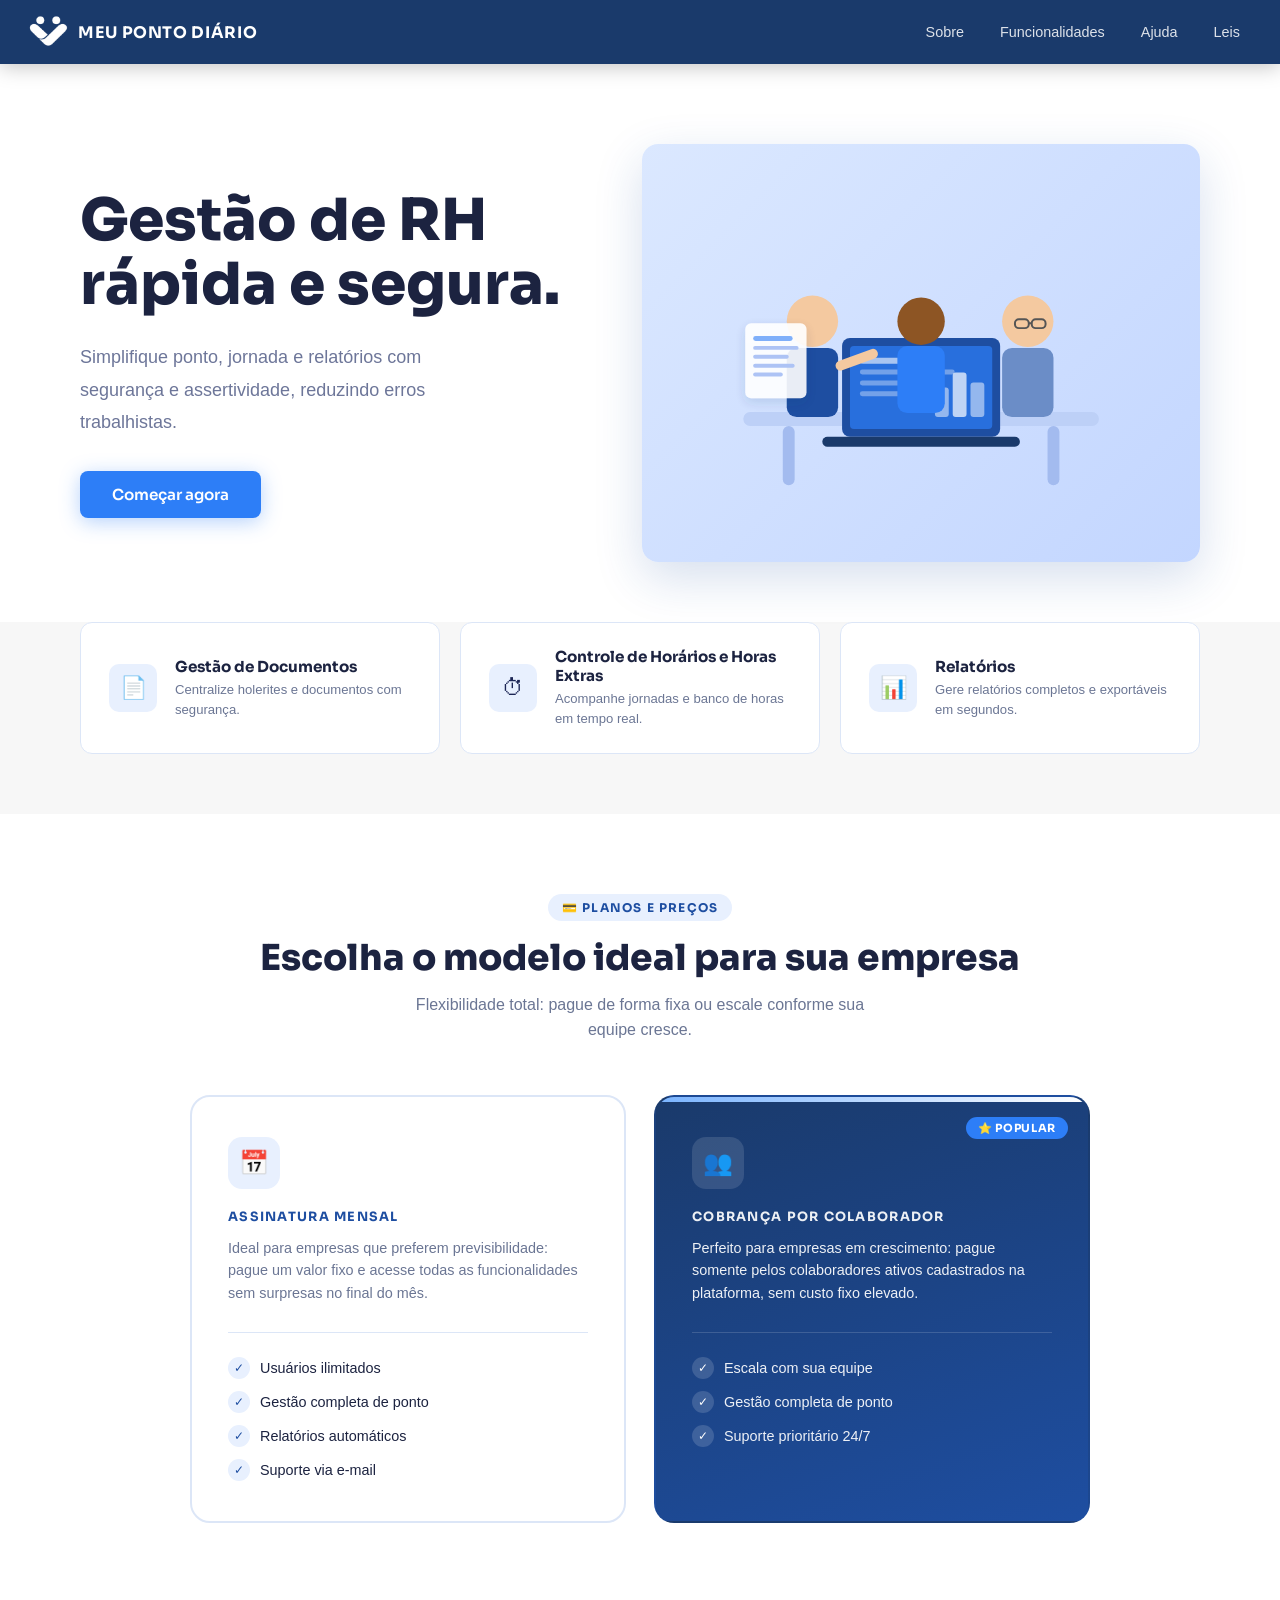
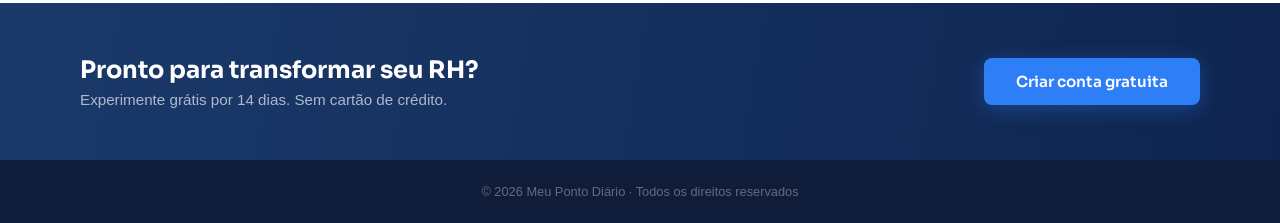
==== commit 15fe3928: "gui e o java" ====
--- a/index.html
+++ b/index.html
@@ -35,7 +35,7 @@
           Simplifique ponto, jornada e relatórios com segurança e assertividade,
           reduzindo erros trabalhistas.
         </p>
-        <a href="login.html" class="btn-primary">Começar agora</a>
+        <a href="login.php" class="btn-primary">Começar agora</a>
       </div>
 
       <div class="hero-image">
--- a/css/style-landing.css
+++ b/css/style-landing.css
@@ -424,4 +424,192 @@
   .pricing-grid { grid-template-columns: 1fr; }
   .footer-band { flex-direction: column; text-align: center; padding: 40px 24px; }
   footer { padding: 20px 24px; }
+}
+
+* {
+  margin: 0;
+  padding: 0;
+  box-sizing: border-box;
+  font-family: Arial, Helvetica, sans-serif;
+}
+
+body {
+  background: #f7f7f7;
+  color: #1c2554;
+}
+
+/* NAVBAR */
+
+.navbar {
+  width: 100%;
+  height: 75px;
+  background: #173b78;
+
+  display: flex;
+  justify-content: space-between;
+  align-items: center;
+
+  padding: 0 40px;
+
+  box-shadow: 0 2px 10px rgba(0, 0, 0, 0.1);
+}
+
+.logo {
+  display: flex;
+  align-items: center;
+  gap: 10px;
+}
+
+.logo img {
+  width: 40px;
+}
+
+.logo span {
+  color: white;
+  font-weight: bold;
+  font-size: 24px;
+}
+
+nav {
+  display: flex;
+  gap: 35px;
+}
+
+nav a {
+  color: white;
+  text-decoration: none;
+  font-size: 15px;
+  transition: 0.3s;
+}
+
+nav a:hover {
+  opacity: 0.7;
+}
+
+/* CONTAINER */
+
+.container {
+  width: 90%;
+  margin: auto;
+  padding: 60px 0;
+}
+
+/* HERO */
+
+.hero {
+  display: flex;
+  justify-content: space-between;
+  align-items: center;
+  gap: 60px;
+}
+
+.hero-text {
+  width: 45%;
+}
+
+.hero-text h1 {
+  font-size: 58px;
+  margin-bottom: 25px;
+  line-height: 1.1;
+}
+
+.hero-text p {
+  color: #6d7699;
+  line-height: 1.8;
+  font-size: 18px;
+}
+
+.hero-image {
+  width: 50%;
+}
+
+.hero-image img {
+  width: 100%;
+  border-radius: 30px;
+}
+
+/* CARDS */
+
+.cards {
+  margin-top: 60px;
+
+  display: grid;
+  grid-template-columns: repeat(3, 1fr);
+  gap: 25px;
+}
+
+.card {
+  background: white;
+  border-radius: 20px;
+  padding: 30px;
+
+  box-shadow: 0 4px 15px rgba(0, 0, 0, 0.05);
+
+  transition: 0.3s;
+}
+
+.card:hover {
+  transform: translateY(-5px);
+}
+
+.card h3 {
+  margin-top: 15px;
+  margin-bottom: 15px;
+}
+
+.card p {
+  color: #777;
+  line-height: 1.7;
+}
+
+/* AJUDA */
+
+.faq {
+  margin-top: 40px;
+}
+
+.faq-item {
+  background: white;
+  padding: 25px;
+  border-radius: 15px;
+  margin-bottom: 20px;
+
+  box-shadow: 0 2px 10px rgba(0, 0, 0, 0.05);
+}
+
+.faq-item h3 {
+  margin-bottom: 10px;
+}
+
+/* LEIS */
+
+.lei {
+  background: white;
+  padding: 25px;
+  border-radius: 15px;
+  margin-bottom: 20px;
+
+  box-shadow: 0 2px 10px rgba(0, 0, 0, 0.05);
+}
+
+/* RESPONSIVO */
+
+@media(max-width:900px) {
+
+  .hero {
+    flex-direction: column;
+  }
+
+  .hero-text {
+    width: 100%;
+  }
+
+  .hero-image {
+    width: 100%;
+  }
+
+  .cards {
+    grid-template-columns: 1fr;
+  }
+
 }
